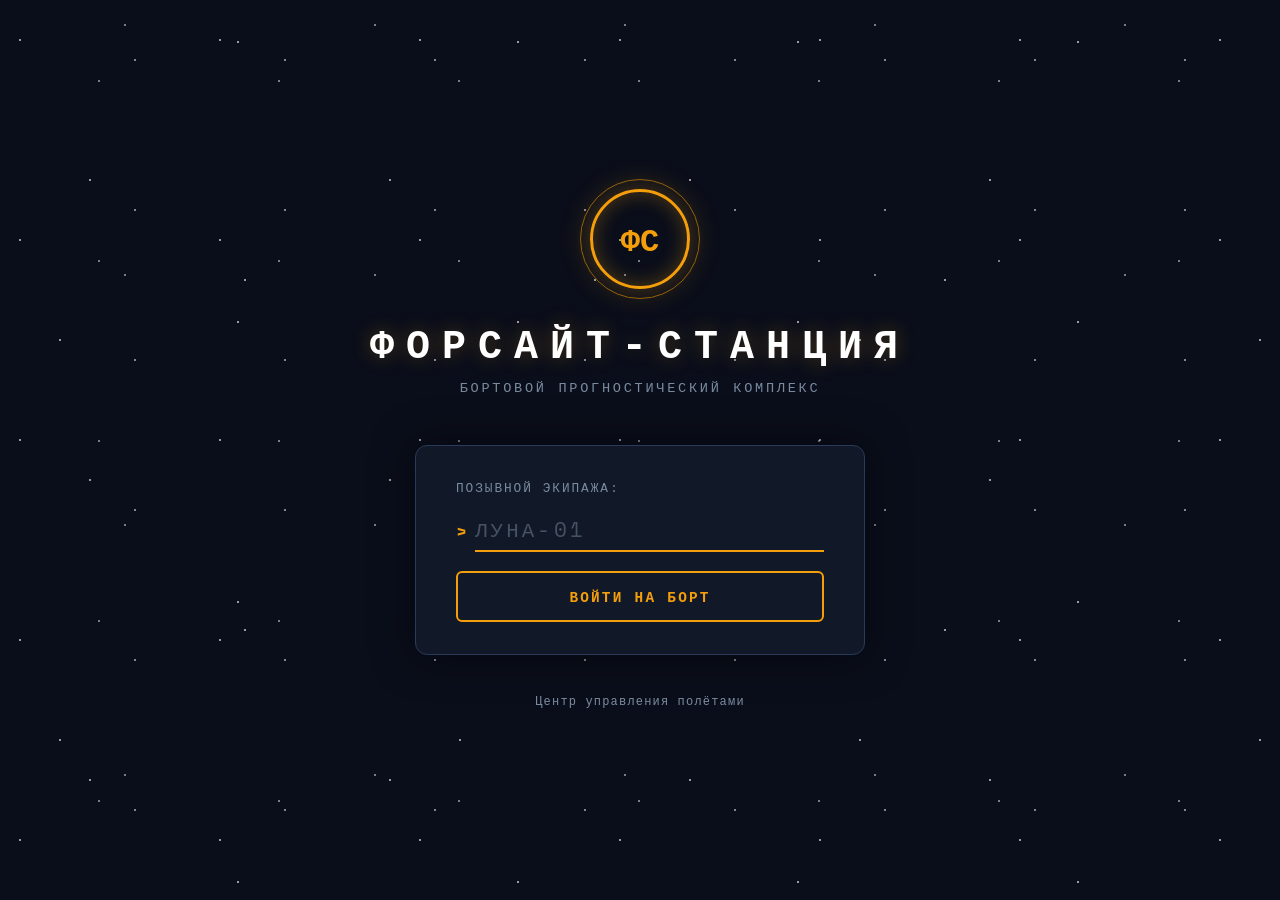
==== static/index.html @ 900c2536 "feat: complete frontend with Soviet retro-futurism UI (entry, session, admin pages)" ====
<!DOCTYPE html>
<html lang="ru">
<head>
    <meta charset="UTF-8">
    <meta name="viewport" content="width=device-width, initial-scale=1.0">
    <title>ФОРСАЙТ-СТАНЦИЯ</title>
    <link rel="stylesheet" href="/static/style.css">
    <link rel="preconnect" href="https://fonts.googleapis.com">
    <link href="https://fonts.googleapis.com/css2?family=Space+Mono:wght@400;700&display=swap" rel="stylesheet">
</head>
<body class="entry-page">
    <div class="stars"></div>
    <div class="entry-container">
        <div class="station-logo">
            <div class="logo-circle">
                <div class="logo-ring"></div>
                <span class="logo-text">ФС</span>
            </div>
        </div>
        <h1 class="station-title">ФОРСАЙТ-СТАНЦИЯ</h1>
        <p class="station-subtitle">БОРТОВОЙ ПРОГНОСТИЧЕСКИЙ КОМПЛЕКС</p>

        <div class="login-panel">
            <label class="input-label">ПОЗЫВНОЙ ЭКИПАЖА:</label>
            <div class="input-row">
                <span class="prompt-symbol">&gt;</span>
                <input type="text" id="session-code" class="code-input"
                       placeholder="ЛУНА-01" autocomplete="off" autofocus>
            </div>
            <button id="join-btn" class="retro-btn" onclick="joinSession()">
                ВОЙТИ НА БОРТ
            </button>
            <div id="error-msg" class="error-msg" style="display:none"></div>
        </div>

        <div class="admin-link">
            <a href="/admin" class="subtle-link">Центр управления полётами</a>
        </div>
    </div>
    <script src="/static/app.js"></script>
</body>
</html>
---- static/style.css ----
/* ============================================================
   ФОРСАЙТ-СТАНЦИЯ — Soviet Retro-Futurism Theme
   ============================================================ */

:root {
    --bg-deep: #0a0e1a;
    --bg-panel: #111827;
    --bg-panel-hover: #1a2332;
    --border-panel: #2a3a5c;
    --opt-primary: #f59e0b;
    --opt-glow: rgba(245, 158, 11, 0.3);
    --opt-dim: #92600a;
    --pes-primary: #06b6d4;
    --pes-glow: rgba(6, 182, 212, 0.3);
    --pes-dim: #0a6c7f;
    --accent: #e74c3c;
    --text-main: #e0e0e0;
    --text-dim: #7a8ba0;
    --text-bright: #ffffff;
    --font-mono: 'Space Mono', 'Courier New', monospace;
    --radius: 12px;
}

* { margin: 0; padding: 0; box-sizing: border-box; }

body {
    font-family: var(--font-mono);
    background: var(--bg-deep);
    color: var(--text-main);
    min-height: 100vh;
    overflow-x: hidden;
}

/* Animated stars */
.stars {
    position: fixed;
    top: 0; left: 0;
    width: 100%; height: 100%;
    pointer-events: none;
    z-index: 0;
    background:
        radial-gradient(1px 1px at 10% 20%, #fff 0.5px, transparent 1px),
        radial-gradient(1px 1px at 30% 60%, #fff 0.5px, transparent 1px),
        radial-gradient(1px 1px at 50% 10%, #ccc 0.5px, transparent 1px),
        radial-gradient(1px 1px at 70% 80%, #fff 0.5px, transparent 1px),
        radial-gradient(1px 1px at 90% 40%, #ddd 0.5px, transparent 1px),
        radial-gradient(1.5px 1.5px at 15% 85%, #fff 0.5px, transparent 1px),
        radial-gradient(1px 1px at 55% 45%, #ccc 0.5px, transparent 1px),
        radial-gradient(1.5px 1.5px at 85% 15%, #fff 0.5px, transparent 1px);
    background-size: 200px 200px, 300px 300px, 250px 250px, 350px 350px,
                     150px 150px, 400px 400px, 180px 180px, 280px 280px;
    animation: drift 60s linear infinite;
}

@keyframes drift {
    from { transform: translateY(0); }
    to { transform: translateY(-200px); }
}

/* Entry page */
.entry-container {
    position: relative;
    z-index: 1;
    display: flex;
    flex-direction: column;
    align-items: center;
    justify-content: center;
    min-height: 100vh;
    padding: 2rem;
}

.station-logo { margin-bottom: 1.5rem; }

.logo-circle {
    width: 100px; height: 100px;
    border-radius: 50%;
    border: 3px solid var(--opt-primary);
    display: flex;
    align-items: center;
    justify-content: center;
    position: relative;
    box-shadow: 0 0 30px var(--opt-glow), inset 0 0 20px var(--opt-glow);
}

.logo-ring {
    position: absolute;
    width: 120px; height: 120px;
    border-radius: 50%;
    border: 1px solid var(--opt-dim);
    animation: spin 20s linear infinite;
}

@keyframes spin {
    from { transform: rotate(0deg); }
    to { transform: rotate(360deg); }
}

.logo-text { font-size: 2rem; font-weight: 700; color: var(--opt-primary); }

.station-title {
    font-size: 2.5rem;
    font-weight: 700;
    letter-spacing: 0.3em;
    color: var(--text-bright);
    text-shadow: 0 0 20px var(--opt-glow);
    margin-bottom: 0.3rem;
}

.station-subtitle {
    font-size: 0.85rem;
    letter-spacing: 0.2em;
    color: var(--text-dim);
    margin-bottom: 3rem;
}

.login-panel {
    background: var(--bg-panel);
    border: 1px solid var(--border-panel);
    border-radius: var(--radius);
    padding: 2rem 2.5rem;
    max-width: 450px;
    width: 100%;
    box-shadow: 0 0 40px rgba(0,0,0,0.5);
}

.input-label {
    display: block;
    font-size: 0.8rem;
    letter-spacing: 0.15em;
    color: var(--text-dim);
    margin-bottom: 0.8rem;
}

.input-row {
    display: flex;
    align-items: center;
    gap: 0.5rem;
    margin-bottom: 1.2rem;
}

.prompt-symbol {
    color: var(--opt-primary);
    font-size: 1.1rem;
    font-weight: 700;
    flex-shrink: 0;
}

.code-input {
    flex: 1;
    background: transparent;
    border: none;
    border-bottom: 2px solid var(--border-panel);
    color: var(--text-bright);
    font-family: var(--font-mono);
    font-size: 1.3rem;
    letter-spacing: 0.15em;
    padding: 0.3rem 0;
    outline: none;
    text-transform: uppercase;
}

.code-input:focus { border-bottom-color: var(--opt-primary); }
.code-input::placeholder { color: var(--text-dim); opacity: 0.5; }

.retro-btn {
    display: block;
    width: 100%;
    padding: 0.8rem 1.5rem;
    background: transparent;
    border: 2px solid var(--opt-primary);
    color: var(--opt-primary);
    font-family: var(--font-mono);
    font-size: 0.9rem;
    font-weight: 700;
    letter-spacing: 0.15em;
    cursor: pointer;
    border-radius: 6px;
    transition: all 0.2s;
}

.retro-btn:hover {
    background: var(--opt-primary);
    color: var(--bg-deep);
    box-shadow: 0 0 20px var(--opt-glow);
}

.retro-btn.small { width: auto; padding: 0.4rem 1rem; font-size: 0.75rem; }

.error-msg { margin-top: 1rem; color: var(--accent); font-size: 0.8rem; text-align: center; }

.admin-link { margin-top: 2rem; }
.subtle-link { color: var(--text-dim); text-decoration: none; font-size: 0.75rem; letter-spacing: 0.1em; }
.subtle-link:hover { color: var(--text-main); }

/* Session page */
.session-page { display: flex; flex-direction: column; height: 100vh; }

.session-badge {
    position: fixed;
    top: 1rem; right: 1rem;
    z-index: 100;
    background: var(--bg-panel);
    border: 2px solid var(--border-panel);
    border-radius: var(--radius);
    padding: 0.5rem 1rem;
    text-align: center;
}

.badge-label { display: block; font-size: 0.6rem; letter-spacing: 0.2em; color: var(--text-dim); }
.badge-code { font-size: 1.4rem; font-weight: 700; letter-spacing: 0.15em; }

.session-page.role-optimist .badge-code,
.session-page.role-optimist .prompt-symbol,
.session-page.role-optimist .role-name { color: var(--opt-primary); text-shadow: 0 0 10px var(--opt-glow); }

.session-page.role-pessimist .badge-code,
.session-page.role-pessimist .prompt-symbol,
.session-page.role-pessimist .role-name { color: var(--pes-primary); text-shadow: 0 0 10px var(--pes-glow); }

.session-page.role-optimist .session-badge { border-color: var(--opt-dim); box-shadow: 0 0 15px var(--opt-glow); }
.session-page.role-pessimist .session-badge { border-color: var(--pes-dim); box-shadow: 0 0 15px var(--pes-glow); }

.session-header {
    position: relative; z-index: 1;
    display: flex; align-items: center; justify-content: space-between;
    padding: 1rem 1.5rem;
    background: var(--bg-panel);
    border-bottom: 1px solid var(--border-panel);
}

.mission-label { font-size: 0.7rem; letter-spacing: 0.2em; color: var(--text-dim); margin-right: 0.5rem; }
.mission-topic { font-size: 0.85rem; font-weight: 700; color: var(--text-bright); }

.role-indicator { padding: 0.3rem 0.8rem; border-radius: 20px; border: 1px solid var(--border-panel); }
.role-name { font-size: 0.75rem; font-weight: 700; letter-spacing: 0.1em; text-transform: uppercase; }

.chat-area {
    position: relative; z-index: 1;
    flex: 1; overflow-y: auto; padding: 1.5rem;
    display: flex; flex-direction: column; gap: 1.5rem;
}

.welcome-msg { text-align: center; color: var(--text-dim); font-size: 0.85rem; padding: 3rem 1rem; line-height: 2; }

.qa-block { background: var(--bg-panel); border: 1px solid var(--border-panel); border-radius: var(--radius); overflow: hidden; }
.qa-question { padding: 1rem 1.5rem; border-bottom: 1px solid var(--border-panel); font-size: 0.9rem; }
.qa-question .prompt-symbol { margin-right: 0.5rem; }
.qa-answer { padding: 1.5rem; }

.section-block { margin-bottom: 1.5rem; }
.section-block:last-child { margin-bottom: 0; }

.section-title {
    font-size: 0.75rem; font-weight: 700; letter-spacing: 0.15em;
    text-transform: uppercase; margin-bottom: 0.6rem;
    padding-bottom: 0.3rem; border-bottom: 1px solid var(--border-panel);
}

.session-page.role-optimist .section-title { color: var(--opt-primary); }
.session-page.role-pessimist .section-title { color: var(--pes-primary); }

.section-content { font-size: 0.85rem; line-height: 1.7; white-space: pre-wrap; }

.input-area {
    position: relative; z-index: 1;
    padding: 1rem 1.5rem;
    background: var(--bg-panel);
    border-top: 1px solid var(--border-panel);
}

.input-area .input-row { margin-bottom: 0; }

.question-input {
    flex: 1; background: transparent;
    border: none; border-bottom: 2px solid var(--border-panel);
    color: var(--text-bright); font-family: var(--font-mono);
    font-size: 0.9rem; padding: 0.3rem 0; outline: none;
}

.question-input:focus { border-bottom-color: var(--opt-primary); }
.session-page.role-pessimist .question-input:focus { border-bottom-color: var(--pes-primary); }

.send-btn { width: auto; padding: 0.5rem 1.2rem; font-size: 0.8rem; flex-shrink: 0; }

.session-page.role-pessimist .retro-btn { border-color: var(--pes-primary); color: var(--pes-primary); }
.session-page.role-pessimist .retro-btn:hover { background: var(--pes-primary); color: var(--bg-deep); box-shadow: 0 0 20px var(--pes-glow); }

.loading-indicator { margin-top: 0.8rem; font-size: 0.8rem; color: var(--text-dim); text-align: center; }

.blink { animation: blink-anim 1s steps(2) infinite; }
@keyframes blink-anim { 0% { opacity: 1; } 50% { opacity: 0.3; } }

/* Admin page */
.pin-overlay {
    position: fixed; top: 0; left: 0; width: 100%; height: 100%;
    z-index: 200; display: flex; align-items: center; justify-content: center;
    background: var(--bg-deep);
}

.pin-panel {
    background: var(--bg-panel); border: 1px solid var(--border-panel);
    border-radius: var(--radius); padding: 2rem 2.5rem;
    max-width: 400px; width: 100%; text-align: center;
}

.pin-panel h2 { font-size: 1.1rem; letter-spacing: 0.2em; margin-bottom: 1rem; color: var(--text-bright); }
.pin-panel p { font-size: 0.8rem; color: var(--text-dim); margin-bottom: 1rem; }

.dashboard { position: relative; z-index: 1; padding: 1.5rem; min-height: 100vh; }

.admin-header { display: flex; align-items: center; gap: 1rem; margin-bottom: 2rem; flex-wrap: wrap; }
.admin-header h1 { font-size: 1.2rem; letter-spacing: 0.2em; color: var(--text-bright); flex: 1; }
.admin-header .retro-btn { width: auto; padding: 0.5rem 1.2rem; font-size: 0.75rem; }

.sessions-grid { display: grid; grid-template-columns: repeat(auto-fill, minmax(280px, 1fr)); gap: 1rem; margin-bottom: 2rem; }

.session-card {
    background: var(--bg-panel); border: 1px solid var(--border-panel);
    border-radius: var(--radius); padding: 1.2rem;
    cursor: pointer; transition: all 0.2s;
}

.session-card:hover { background: var(--bg-panel-hover); transform: translateY(-2px); }

.card-code { font-size: 1.3rem; font-weight: 700; letter-spacing: 0.1em; margin-bottom: 0.5rem; }
.card-optimist .card-code { color: var(--opt-primary); }
.card-pessimist .card-code { color: var(--pes-primary); }

.card-topic { font-size: 0.75rem; color: var(--text-dim); margin-bottom: 0.8rem; line-height: 1.4; }
.card-status { display: flex; align-items: center; gap: 0.5rem; font-size: 0.75rem; }

.status-dot { width: 8px; height: 8px; border-radius: 50%; }
.status-dot.waiting { background: var(--text-dim); }
.status-dot.active { background: #22c55e; box-shadow: 0 0 8px rgba(34,197,94,0.5); }
.status-dot.disconnected { background: var(--accent); }

.card-questions { font-size: 0.7rem; color: var(--text-dim); margin-top: 0.5rem; }

.session-detail {
    background: var(--bg-panel); border: 1px solid var(--border-panel);
    border-radius: var(--radius); padding: 1.5rem;
}

.detail-header { display: flex; align-items: center; justify-content: space-between; margin-bottom: 1.5rem; }
.detail-header h2 { font-size: 1rem; letter-spacing: 0.1em; }
.detail-history { display: flex; flex-direction: column; gap: 1rem; }
.detail-qa { border: 1px solid var(--border-panel); border-radius: 8px; padding: 1rem; }
.detail-question { font-size: 0.85rem; font-weight: 700; margin-bottom: 0.5rem; }
.detail-answer { font-size: 0.8rem; color: var(--text-dim); line-height: 1.5; white-space: pre-wrap; }

/* Scrollbar */
::-webkit-scrollbar { width: 6px; }
::-webkit-scrollbar-track { background: var(--bg-deep); }
::-webkit-scrollbar-thumb { background: var(--border-panel); border-radius: 3px; }

/* Responsive */
@media (max-width: 600px) {
    .station-title { font-size: 1.5rem; letter-spacing: 0.15em; }
    .session-header { flex-direction: column; gap: 0.5rem; }
    .input-area .prompt-symbol { display: none; }
}
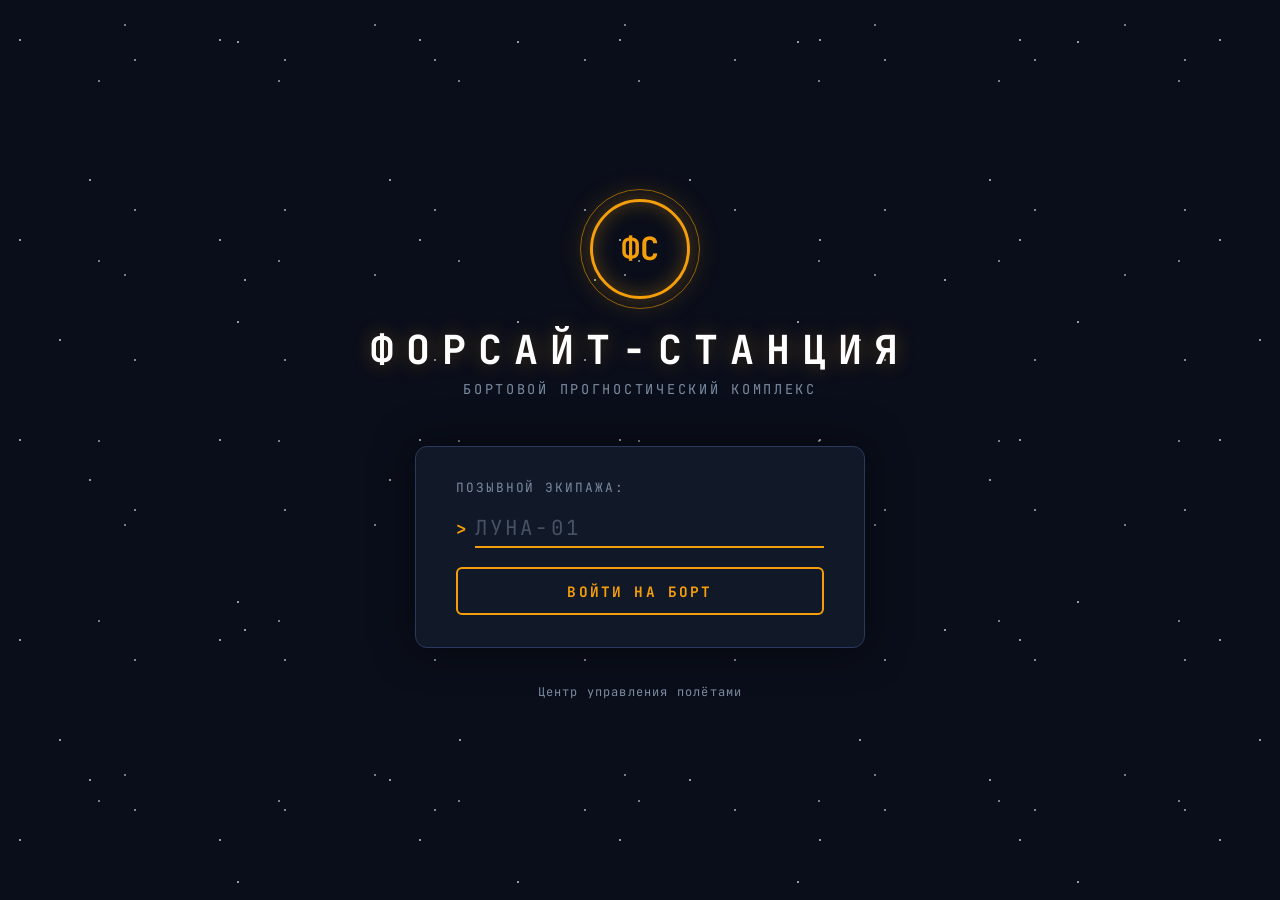
==== commit b4518754: "fix: replace Space Mono with JetBrains Mono for Cyrillic support Space Mono lacks Cyrillic glyphs, c" ====
--- a/static/index.html
+++ b/static/index.html
@@ -6,7 +6,7 @@
     <title>ФОРСАЙТ-СТАНЦИЯ</title>
     <link rel="stylesheet" href="/static/style.css">
     <link rel="preconnect" href="https://fonts.googleapis.com">
-    <link href="https://fonts.googleapis.com/css2?family=Space+Mono:wght@400;700&display=swap" rel="stylesheet">
+    <link href="https://fonts.googleapis.com/css2?family=JetBrains+Mono:wght@400;700&display=swap" rel="stylesheet">
 </head>
 <body class="entry-page">
     <div class="stars"></div>
--- a/static/style.css
+++ b/static/style.css
@@ -17,7 +17,7 @@
     --text-main: #e0e0e0;
     --text-dim: #7a8ba0;
     --text-bright: #ffffff;
-    --font-mono: 'Space Mono', 'Courier New', monospace;
+    --font-mono: 'JetBrains Mono', 'Courier New', monospace;
     --radius: 12px;
 }
 
@@ -237,29 +237,73 @@
 .chat-area {
     position: relative; z-index: 1;
     flex: 1; overflow-y: auto; padding: 1.5rem;
+    min-height: 0;
     display: flex; flex-direction: column; gap: 1.5rem;
 }
 
 .welcome-msg { text-align: center; color: var(--text-dim); font-size: 0.85rem; padding: 3rem 1rem; line-height: 2; }
 
-.qa-block { background: var(--bg-panel); border: 1px solid var(--border-panel); border-radius: var(--radius); overflow: hidden; }
-.qa-question { padding: 1rem 1.5rem; border-bottom: 1px solid var(--border-panel); font-size: 0.9rem; }
-.qa-question .prompt-symbol { margin-right: 0.5rem; }
-.qa-answer { padding: 1.5rem; }
-
+/* Chat bubbles */
+.chat-msg {
+    max-width: 88%;
+    display: flex;
+    flex-direction: column;
+}
+.chat-msg-user { align-self: flex-end; align-items: flex-end; }
+.chat-msg-ai   { align-self: flex-start; align-items: flex-start; }
+
+.bubble-user {
+    background: var(--bg-panel);
+    border: 1px solid var(--border-panel);
+    border-radius: var(--radius) var(--radius) 4px var(--radius);
+    padding: 0.7rem 1.2rem;
+    font-size: 0.9rem;
+}
+.session-page.role-optimist .bubble-user {
+    border-color: var(--opt-dim);
+    color: var(--opt-primary);
+    box-shadow: 0 0 8px var(--opt-glow);
+}
+.session-page.role-pessimist .bubble-user {
+    border-color: var(--pes-dim);
+    color: var(--pes-primary);
+    box-shadow: 0 0 8px var(--pes-glow);
+}
+
+.bubble-ai {
+    background: var(--bg-panel);
+    border: 1px solid var(--border-panel);
+    border-radius: var(--radius) var(--radius) var(--radius) 4px;
+    padding: 1.2rem 1.5rem;
+    width: 100%;
+}
+
+.bubble-thinking {
+    background: var(--bg-panel);
+    border: 1px solid var(--border-panel);
+    border-radius: var(--radius) var(--radius) var(--radius) 4px;
+    padding: 0.7rem 1.2rem;
+    font-size: 0.8rem;
+    color: var(--text-dim);
+}
+
+.answer-text { font-size: 0.85rem; line-height: 1.8; }
+.answer-text strong { color: var(--text-bright); }
+.answer-text em { font-style: italic; color: var(--text-dim); }
+.answer-text .md-p { margin-bottom: 0.8em; }
+.answer-text .md-p:last-child { margin-bottom: 0; }
+
+/* Legacy section styles kept for history compatibility */
 .section-block { margin-bottom: 1.5rem; }
 .section-block:last-child { margin-bottom: 0; }
-
 .section-title {
     font-size: 0.75rem; font-weight: 700; letter-spacing: 0.15em;
     text-transform: uppercase; margin-bottom: 0.6rem;
     padding-bottom: 0.3rem; border-bottom: 1px solid var(--border-panel);
 }
-
 .session-page.role-optimist .section-title { color: var(--opt-primary); }
 .session-page.role-pessimist .section-title { color: var(--pes-primary); }
-
-.section-content { font-size: 0.85rem; line-height: 1.7; white-space: pre-wrap; }
+.section-content { font-size: 0.85rem; line-height: 1.7; }
 
 .input-area {
     position: relative; z-index: 1;
@@ -311,6 +355,20 @@
 .admin-header { display: flex; align-items: center; gap: 1rem; margin-bottom: 2rem; flex-wrap: wrap; }
 .admin-header h1 { font-size: 1.2rem; letter-spacing: 0.2em; color: var(--text-bright); flex: 1; }
 .admin-header .retro-btn { width: auto; padding: 0.5rem 1.2rem; font-size: 0.75rem; }
+
+.admin-instructions {
+    background: var(--bg-panel); border: 1px solid var(--border-panel); border-radius: var(--radius);
+    padding: 1.5rem; margin-bottom: 2rem; font-size: 0.8rem; line-height: 1.6;
+}
+.admin-instructions h3 { color: var(--opt-primary); letter-spacing: 0.15em; margin-bottom: 1rem; font-size: 0.9rem; }
+.admin-instructions ol { padding-left: 1.5rem; }
+.admin-instructions li { margin-bottom: 0.5rem; }
+.admin-instructions b { color: var(--text-bright); }
+.codes-table { width: 100%; margin-top: 1rem; border-collapse: collapse; font-size: 0.75rem; }
+.codes-table th { text-align: left; color: var(--opt-primary); padding: 0.4rem 0.6rem; border-bottom: 1px solid var(--border-panel); }
+.codes-table td { padding: 0.4rem 0.6rem; border-bottom: 1px solid rgba(42,58,92,0.4); }
+.codes-table td:nth-child(2) { color: var(--opt-primary); font-weight: bold; }
+.codes-table td:nth-child(3) { color: var(--pes-primary); font-weight: bold; }
 
 .sessions-grid { display: grid; grid-template-columns: repeat(auto-fill, minmax(280px, 1fr)); gap: 1rem; margin-bottom: 2rem; }
 
